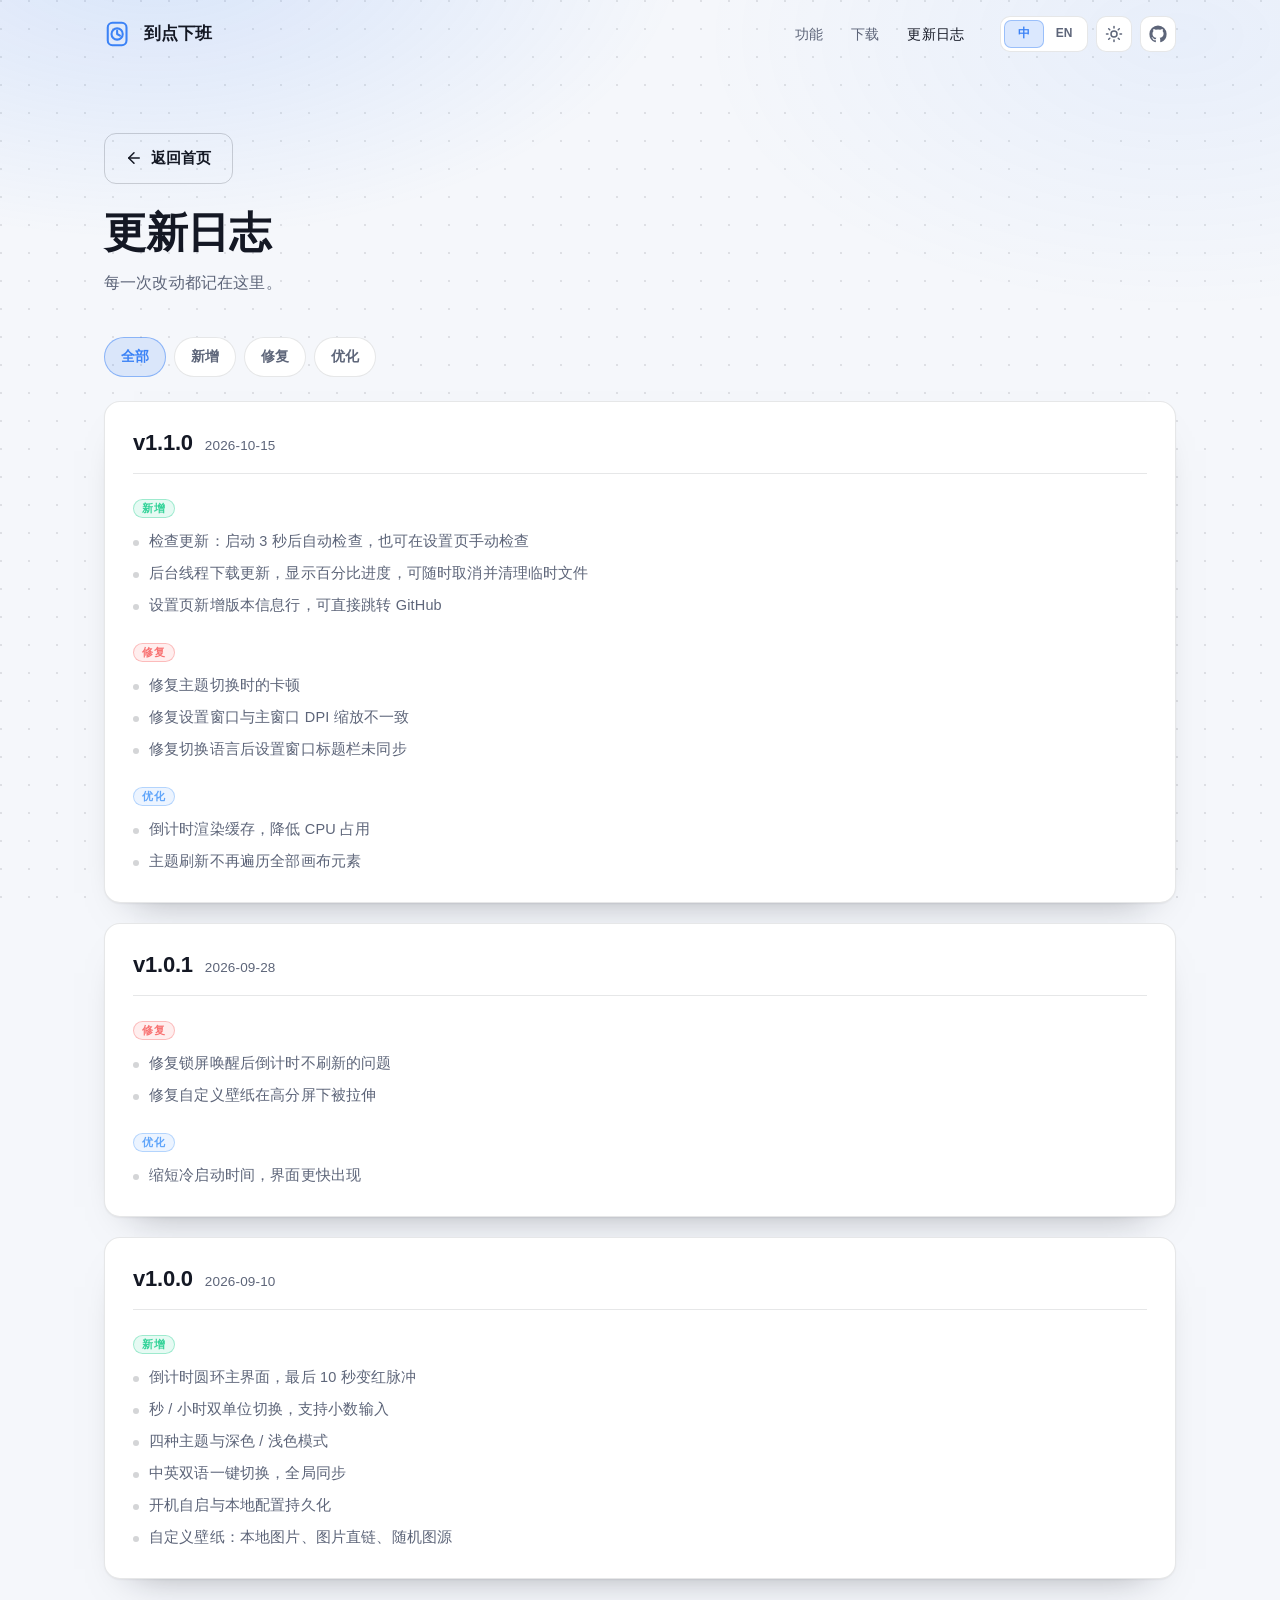
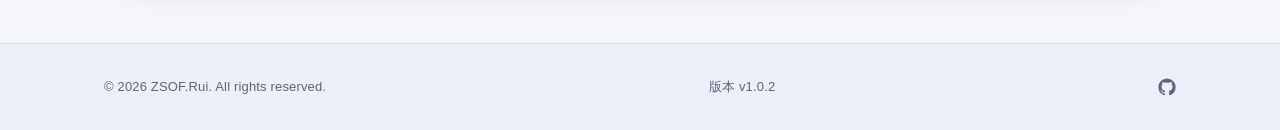
==== changelog/index.html @ 31ac54c9 "Update Website Set the website" ====
<!doctype html>
<html lang="zh-CN" data-theme="dark" data-accent="blue" data-root="..">
<head>
  <meta charset="utf-8">
  <meta name="viewport" content="width=device-width, initial-scale=1">

  <title data-i18n="cl.meta.title">更新日志 · 到点下班</title>
  <meta name="description" content="到点下班（ShutdownTimer）的完整更新日志：每个版本的新增、修复与优化。" data-i18n-content="cl.meta.description">
  <meta name="author" content="ZSOF.Rui">
  <link rel="canonical" href="https://YOUR_GITHUB_USERNAME.github.io/ShutdownTimer/changelog/">
  <meta name="theme-color" content="#0b0d12" media="(prefers-color-scheme: dark)">
  <meta name="theme-color" content="#f5f7fb" media="(prefers-color-scheme: light)">
  <link rel="icon" type="image/svg+xml" href="../assets/favicon.svg">
  <link rel="apple-touch-icon" href="../assets/favicon.svg">

  <meta property="og:type" content="website">
  <meta property="og:site_name" content="到点下班">
  <meta property="og:title" content="更新日志 · 到点下班">
  <meta property="og:description" content="每个版本的新增、修复与优化，一处看完。">
  <meta property="og:url" content="https://YOUR_GITHUB_USERNAME.github.io/ShutdownTimer/changelog/">

  <script>
  (function () {
    var el = document.documentElement;
    el.className += ' js';
    try {
      var accent = localStorage.getItem('st.accent');
      if (accent) el.setAttribute('data-accent', accent);
      var lang = localStorage.getItem('st.lang');
      if (lang) el.setAttribute('lang', lang === 'en' ? 'en' : 'zh-CN');
      var saved = localStorage.getItem('st.theme');
      var system = window.matchMedia && window.matchMedia('(prefers-color-scheme: light)').matches ? 'light' : 'dark';
      el.setAttribute('data-theme', saved === 'light' || saved === 'dark' ? saved : system);
    } catch (e) { /* 隐私模式：保持默认配色 */ }
  })();
  </script>

  <link rel="stylesheet" href="../assets/css/style.css">
  <script src="../assets/js/i18n.js" defer></script>
  <script src="../assets/js/main.js" defer></script>
</head>

<body>
<a class="skip-link" href="#timeline" data-i18n="cl.skip">跳到更新日志</a>

<header class="site-header">
  <div class="container">
    <nav class="nav" aria-label="主导航" data-i18n-aria="nav.main">
      <a class="brand" href="../" aria-label="返回首页" data-i18n-aria="nav.home">
        <svg class="brand__mark" viewBox="0 0 32 32" fill="none" stroke="currentColor" stroke-width="2.2" stroke-linecap="round" stroke-linejoin="round" aria-hidden="true">
          <rect x="4" y="4" width="20" height="24" rx="5"/>
          <circle cx="14" cy="16" r="6"/>
          <path d="M14 12.5V16l3 1.8"/>
        </svg>
        <span data-i18n="brand.name">到点下班</span>
      </a>

      <ul class="nav__links">
        <li><a class="nav__link" href="../#features" data-i18n="nav.features">功能</a></li>
        <li><a class="nav__link" href="../#download" data-i18n="nav.download">下载</a></li>
        <li><a class="nav__link is-active" href="./" aria-current="page" data-i18n="nav.changelog">更新日志</a></li>
      </ul>

      <div class="nav__actions">
        <div class="seg" role="group" aria-label="切换语言" data-i18n-aria="nav.lang">
          <span class="seg__thumb" aria-hidden="true"></span>
          <button class="seg__btn" type="button" data-lang-btn="zh-CN" aria-pressed="true">中</button>
          <button class="seg__btn" type="button" data-lang-btn="en" aria-pressed="false">EN</button>
        </div>

        <button class="icon-btn" type="button" data-theme-toggle aria-label="切换到浅色模式">
          <svg class="icon-btn__moon" viewBox="0 0 24 24" fill="none" stroke="currentColor" stroke-width="2" stroke-linecap="round" stroke-linejoin="round" aria-hidden="true">
            <path d="M12 3a6 6 0 0 0 9 9 9 9 0 1 1-9-9Z"/>
          </svg>
          <svg class="icon-btn__sun" viewBox="0 0 24 24" fill="none" stroke="currentColor" stroke-width="2" stroke-linecap="round" stroke-linejoin="round" aria-hidden="true">
            <circle cx="12" cy="12" r="4"/>
            <path d="M12 2v2M12 20v2M4.93 4.93l1.41 1.41M17.66 17.66l1.41 1.41M2 12h2M20 12h2M6.34 17.66l-1.41 1.41M19.07 4.93l-1.41 1.41"/>
          </svg>
        </button>

        <a class="icon-btn" href="https://github.com/YOUR_GITHUB_USERNAME/ShutdownTimer" target="_blank" rel="noopener" aria-label="在 GitHub 上查看源码" data-i18n-aria="nav.github">
          <svg viewBox="0 0 24 24" fill="currentColor" aria-hidden="true">
            <path d="M12 .5A11.5 11.5 0 0 0 .5 12a11.5 11.5 0 0 0 7.86 10.92c.58.1.79-.25.79-.55v-2.1c-3.2.7-3.88-1.4-3.88-1.4-.53-1.34-1.29-1.7-1.29-1.7-1.05-.72.08-.7.08-.7 1.16.08 1.77 1.2 1.77 1.2 1.03 1.77 2.7 1.26 3.36.96.1-.75.4-1.26.73-1.55-2.55-.29-5.24-1.28-5.24-5.7 0-1.26.45-2.29 1.19-3.1-.12-.29-.52-1.46.11-3.05 0 0 .97-.31 3.18 1.18a11 11 0 0 1 5.8 0c2.2-1.5 3.17-1.18 3.17-1.18.63 1.59.23 2.76.12 3.05.74.81 1.18 1.84 1.18 3.1 0 4.43-2.69 5.4-5.25 5.69.41.36.78 1.06.78 2.14v3.17c0 .3.2.66.8.55A11.5 11.5 0 0 0 23.5 12 11.5 11.5 0 0 0 12 .5Z"/>
          </svg>
        </a>
      </div>
    </nav>
  </div>
</header>

<main>
  <div class="container">
    <div class="page-head">
      <a class="btn btn--ghost" href="../" style="margin-bottom:24px">
        <svg class="btn__icon" viewBox="0 0 24 24" fill="none" stroke="currentColor" stroke-width="2" stroke-linecap="round" stroke-linejoin="round" aria-hidden="true">
          <path d="M19 12H5"/><path d="m12 19-7-7 7-7"/>
        </svg>
        <span data-i18n="cl.back">返回首页</span>
      </a>
      <h1 class="page-head__title" data-i18n="cl.title">更新日志</h1>
      <p class="page-head__lead" data-i18n="cl.lead">每一次改动都记在这里。</p>
    </div>

    <div class="filters" role="group" aria-label="按类型筛选" data-i18n-aria="cl.filter.group">
      <button class="chip" type="button" data-filter="all" aria-pressed="true" data-i18n="cl.filter.all">全部</button>
      <button class="chip" type="button" data-filter="new" aria-pressed="false" data-i18n="cl.filter.new">新增</button>
      <button class="chip" type="button" data-filter="fix" aria-pressed="false" data-i18n="cl.filter.fix">修复</button>
      <button class="chip" type="button" data-filter="improve" aria-pressed="false" data-i18n="cl.filter.improve">优化</button>
    </div>

    <div class="timeline" id="timeline">
      <!-- v1.1.0 -->
      <article class="release-entry reveal" id="v1-1-0" data-entry>
        <div class="release-entry__head">
          <h2 class="release-entry__version">v1.1.0</h2>
          <span class="release-entry__date">2026-10-15</span>
        </div>

        <section class="release-group release-group--new" data-group="new">
          <h3 class="release-group__title"><span class="tag" data-i18n="cl.tag.new">新增</span></h3>
          <ul>
            <li data-i18n="cl.v110.new.0">检查更新：启动 3 秒后自动检查，也可在设置页手动检查</li>
            <li data-i18n="cl.v110.new.1">后台线程下载更新，显示百分比进度，可随时取消并清理临时文件</li>
            <li data-i18n="cl.v110.new.2">设置页新增版本信息行，可直接跳转 GitHub</li>
          </ul>
        </section>

        <section class="release-group release-group--fix" data-group="fix">
          <h3 class="release-group__title"><span class="tag" data-i18n="cl.tag.fix">修复</span></h3>
          <ul>
            <li data-i18n="cl.v110.fix.0">修复主题切换时的卡顿</li>
            <li data-i18n="cl.v110.fix.1">修复设置窗口与主窗口 DPI 缩放不一致</li>
            <li data-i18n="cl.v110.fix.2">修复切换语言后设置窗口标题栏未同步</li>
          </ul>
        </section>

        <section class="release-group release-group--improve" data-group="improve">
          <h3 class="release-group__title"><span class="tag" data-i18n="cl.tag.improve">优化</span></h3>
          <ul>
            <li data-i18n="cl.v110.improve.0">倒计时渲染缓存，降低 CPU 占用</li>
            <li data-i18n="cl.v110.improve.1">主题刷新不再遍历全部画布元素</li>
          </ul>
        </section>
      </article>

      <!-- v1.0.1 -->
      <article class="release-entry reveal" id="v1-0-1" data-entry>
        <div class="release-entry__head">
          <h2 class="release-entry__version">v1.0.1</h2>
          <span class="release-entry__date">2026-09-28</span>
        </div>

        <section class="release-group release-group--fix" data-group="fix">
          <h3 class="release-group__title"><span class="tag" data-i18n="cl.tag.fix">修复</span></h3>
          <ul>
            <li data-i18n="cl.v101.fix.0">修复锁屏唤醒后倒计时不刷新的问题</li>
            <li data-i18n="cl.v101.fix.1">修复自定义壁纸在高分屏下被拉伸</li>
          </ul>
        </section>

        <section class="release-group release-group--improve" data-group="improve">
          <h3 class="release-group__title"><span class="tag" data-i18n="cl.tag.improve">优化</span></h3>
          <ul>
            <li data-i18n="cl.v101.improve.0">缩短冷启动时间，界面更快出现</li>
          </ul>
        </section>
      </article>

      <!-- v1.0.0 -->
      <article class="release-entry reveal" id="v1-0-0" data-entry>
        <div class="release-entry__head">
          <h2 class="release-entry__version">v1.0.0</h2>
          <span class="release-entry__date">2026-09-10</span>
        </div>

        <section class="release-group release-group--new" data-group="new">
          <h3 class="release-group__title"><span class="tag" data-i18n="cl.tag.new">新增</span></h3>
          <ul>
            <li data-i18n="cl.v100.new.0">倒计时圆环主界面，最后 10 秒变红脉冲</li>
            <li data-i18n="cl.v100.new.1">秒 / 小时双单位切换，支持小数输入</li>
            <li data-i18n="cl.v100.new.2">四种主题与深色 / 浅色模式</li>
            <li data-i18n="cl.v100.new.3">中英双语一键切换，全局同步</li>
            <li data-i18n="cl.v100.new.4">开机自启与本地配置持久化</li>
            <li data-i18n="cl.v100.new.5">自定义壁纸：本地图片、图片直链、随机图源</li>
          </ul>
        </section>
      </article>
    </div>

    <div class="empty-state" data-empty data-i18n="cl.empty">该分类下暂无条目。</div>
  </div>
</main>

<footer class="site-footer">
  <div class="container">
    <div class="footer__bottom" style="border-top:0;padding-top:32px">
      <span>© 2026 ZSOF.Rui. All rights reserved.</span>
      <span><span data-i18n="footer.version">版本</span> <span data-version>v1.1.0</span></span>
      <a class="footer__social" href="https://github.com/YOUR_GITHUB_USERNAME/ShutdownTimer" target="_blank" rel="noopener" aria-label="GitHub" data-i18n-aria="nav.github">
        <svg viewBox="0 0 24 24" fill="currentColor" aria-hidden="true">
          <path d="M12 .5A11.5 11.5 0 0 0 .5 12a11.5 11.5 0 0 0 7.86 10.92c.58.1.79-.25.79-.55v-2.1c-3.2.7-3.88-1.4-3.88-1.4-.53-1.34-1.29-1.7-1.29-1.7-1.05-.72.08-.7.08-.7 1.16.08 1.77 1.2 1.77 1.2 1.03 1.77 2.7 1.26 3.36.96.1-.75.4-1.26.73-1.55-2.55-.29-5.24-1.28-5.24-5.7 0-1.26.45-2.29 1.19-3.1-.12-.29-.52-1.46.11-3.05 0 0 .97-.31 3.18 1.18a11 11 0 0 1 5.8 0c2.2-1.5 3.17-1.18 3.17-1.18.63 1.59.23 2.76.12 3.05.74.81 1.18 1.84 1.18 3.1 0 4.43-2.69 5.4-5.25 5.69.41.36.78 1.06.78 2.14v3.17c0 .3.2.66.8.55A11.5 11.5 0 0 0 23.5 12 11.5 11.5 0 0 0 12 .5Z"/>
        </svg>
      </a>
    </div>
  </div>
</footer>

</body>
</html>
---- assets/css/style.css ----
/* ==========================================================================
   到点下班 / ShutdownTimer — 官网样式
   零依赖、零外部请求。设计规范见 README「设计规范」一节。
   ========================================================================== */

/* --------------------------------------------------------------------------
   1. 设计令牌 (Design tokens)
   -------------------------------------------------------------------------- */
:root {
  /* 配色（深色为默认，设计规范来源：需求文档「设计规范」） */
  --bg: #0b0d12;
  --bg-rgb: 11, 13, 18;
  --bg-soft: #0f131a;
  --card: #151922;
  --card-hover: #1a1f2a;
  --border: rgba(255, 255, 255, 0.08);
  --border-strong: rgba(255, 255, 255, 0.16);
  --text: #e8ebf2;
  --muted: #7b8496;
  --danger: #ef4444;
  --shadow-card: 0 18px 44px -28px rgba(0, 0, 0, 0.95), 0 1px 0 rgba(255, 255, 255, 0.03) inset;
  --glow: 0.22;

  /* 主色（默认午夜蓝，与产品默认主题一致） */
  --accent: #3b82f6;
  --accent-rgb: 59, 130, 246;
  --accent-contrast: #ffffff;

  /* 主题色板：与产品内置四套主题一一对应 */
  --blue: #3b82f6;
  --violet: #8b5cf6;
  --green: #10b981;
  --amber: #f59e0b;

  /* 形状与节奏 */
  --radius-card: 16px;
  --radius-btn: 12px;
  --radius-pill: 999px;
  --maxw: 1120px;
  --dur: 0.15s;
  --ease: cubic-bezier(0.2, 0.7, 0.3, 1);

  color-scheme: dark;
}

html[data-theme='light'] {
  --bg: #f5f7fb;
  --bg-rgb: 245, 247, 251;
  --bg-soft: #eceff7;
  --card: #ffffff;
  --card-hover: #ffffff;
  --border: rgba(17, 22, 34, 0.1);
  --border-strong: rgba(17, 22, 34, 0.18);
  --text: #141824;
  --muted: #5d6579;
  --shadow-card: 0 1px 2px rgba(17, 22, 34, 0.06), 0 20px 40px -30px rgba(17, 22, 34, 0.5);
  --glow: 0.16;

  color-scheme: light;
}

/* 主题色变体 —— 只改三个变量，整站颜色平滑跟随 */
html[data-accent='blue'] { --accent: #3b82f6; --accent-rgb: 59, 130, 246; --accent-contrast: #ffffff; }
html[data-accent='violet'] { --accent: #8b5cf6; --accent-rgb: 139, 92, 246; --accent-contrast: #ffffff; }
html[data-accent='green'] { --accent: #10b981; --accent-rgb: 16, 185, 129; --accent-contrast: #ffffff; }
html[data-accent='amber'] { --accent: #f59e0b; --accent-rgb: 245, 158, 11; --accent-contrast: #1c1204; }

/* 切换主题/主色时临时开启全局过渡，实现「颜色渐变」而不拖慢日常悬停 */
html.is-theming,
html.is-theming *,
html.is-theming *::before,
html.is-theming *::after {
  transition: background-color 0.5s ease, color 0.5s ease, border-color 0.5s ease,
    box-shadow 0.5s ease, stroke 0.5s ease, fill 0.5s ease !important;
}

/* --------------------------------------------------------------------------
   2. 基础重置
   -------------------------------------------------------------------------- */
*,
*::before,
*::after { box-sizing: border-box; }

html {
  scroll-behavior: smooth;
  scroll-padding-top: 88px; /* 锚点定位避开吸顶导航 */
  -webkit-text-size-adjust: 100%;
}

body {
  margin: 0;
  background: var(--bg);
  color: var(--text);
  font-family: Inter, 'Inter var', -apple-system, BlinkMacSystemFont, 'Segoe UI', 'PingFang SC',
    'Hiragino Sans GB', 'Microsoft YaHei', 'Helvetica Neue', Arial, sans-serif;
  font-size: 16px;
  line-height: 1.65;
  letter-spacing: 0.01em;
  -webkit-font-smoothing: antialiased;
  overflow-x: hidden;
}

/* 顶部主色光晕 + 细点阵背景（纯 CSS，不请求任何图片） */
body::before {
  content: '';
  position: fixed;
  inset: 0;
  z-index: -1;
  pointer-events: none;
  background:
    radial-gradient(760px 420px at 12% -6%, rgba(var(--accent-rgb), var(--glow)), transparent 70%),
    radial-gradient(660px 380px at 92% 4%, rgba(var(--accent-rgb), calc(var(--glow) * 0.45)), transparent 72%),
    radial-gradient(circle at 1px 1px, var(--border) 1px, transparent 0) 0 0 / 28px 28px;
}

img,
svg { display: block; max-width: 100%; }

[hidden] { display: none !important; }

a { color: inherit; text-decoration: none; }

/* 键盘用户跳转到主内容 */
.skip-link {
  position: absolute;
  left: -9999px;
  top: 8px;
  z-index: 100;
  padding: 10px 16px;
  border: 1px solid var(--border-strong);
  border-radius: 10px;
  background: var(--card);
  color: var(--text);
  font-size: 14px;
}

.skip-link:focus { left: 16px; }

h1, h2, h3, h4 {
  margin: 0;
  line-height: 1.2;
  letter-spacing: -0.01em;
  font-weight: 700;
}

p { margin: 0; }

ul { margin: 0; padding: 0; list-style: none; }

button { font: inherit; color: inherit; }

:focus-visible {
  outline: 2px solid var(--accent);
  outline-offset: 3px;
  border-radius: 6px;
}

::selection {
  background: rgba(var(--accent-rgb), 0.35);
}

/* --------------------------------------------------------------------------
   3. 布局工具
   -------------------------------------------------------------------------- */
.container {
  width: 100%;
  max-width: var(--maxw);
  margin: 0 auto;
  padding: 0 24px;
}

.section { padding: 88px 0; }
.section--tight { padding: 56px 0; }

.section__head {
  max-width: 640px;
  margin-bottom: 40px;
}

.section__head--center {
  margin-left: auto;
  margin-right: auto;
  text-align: center;
}

.eyebrow {
  display: inline-flex;
  align-items: center;
  gap: 8px;
  margin-bottom: 16px;
  padding: 4px 12px;
  border: 1px solid rgba(var(--accent-rgb), 0.35);
  border-radius: var(--radius-pill);
  background: rgba(var(--accent-rgb), 0.12);
  color: var(--accent);
  font-size: 12px;
  font-weight: 600;
  letter-spacing: 0.08em;
  text-transform: uppercase;
}

.section__title {
  font-size: clamp(26px, 3.2vw, 36px);
  margin-bottom: 12px;
}

.section__lead {
  color: var(--muted);
  font-size: 16px;
}

.muted { color: var(--muted); }
.nowrap { white-space: nowrap; }

/* --------------------------------------------------------------------------
   4. 按钮 / 徽标
   -------------------------------------------------------------------------- */
.btn {
  display: inline-flex;
  align-items: center;
  justify-content: center;
  gap: 8px;
  padding: 12px 20px;
  border: 1px solid var(--border-strong);
  border-radius: var(--radius-btn);
  background: var(--card);
  color: var(--text);
  font-size: 15px;
  font-weight: 600;
  cursor: pointer;
  transition: transform var(--dur), background-color var(--dur), border-color var(--dur),
    box-shadow var(--dur), color var(--dur);
}

.btn:hover { transform: translateY(-2px); border-color: rgba(var(--accent-rgb), 0.55); }

.btn:active { transform: translateY(0); }

.btn--primary {
  background: var(--accent);
  border-color: transparent;
  color: var(--accent-contrast);
  box-shadow: 0 12px 28px -14px rgba(var(--accent-rgb), 0.85);
}

.btn--primary:hover {
  background: var(--accent);
  border-color: transparent;
  filter: brightness(1.08);
  box-shadow: 0 18px 34px -14px rgba(var(--accent-rgb), 0.95);
}

.btn--ghost { background: transparent; }

.btn--lg { padding: 14px 24px; font-size: 16px; }

.btn--block { width: 100%; }

.btn--disabled,
.btn[aria-disabled='true'] {
  background: var(--bg-soft);
  border-color: var(--border);
  color: var(--muted);
  cursor: not-allowed;
  box-shadow: none;
}

.btn--disabled:hover,
.btn[aria-disabled='true']:hover {
  transform: none;
  border-color: var(--border);
  filter: none;
}

.btn__icon { width: 18px; height: 18px; flex: none; }

.pill {
  display: inline-flex;
  align-items: center;
  gap: 6px;
  padding: 3px 10px;
  border: 1px solid rgba(var(--accent-rgb), 0.4);
  border-radius: var(--radius-pill);
  background: rgba(var(--accent-rgb), 0.14);
  color: var(--accent);
  font-size: 12px;
  font-weight: 600;
  letter-spacing: 0.02em;
  white-space: nowrap;
}

.pill--muted {
  border-color: var(--border);
  background: var(--bg-soft);
  color: var(--muted);
}

.dot {
  width: 6px;
  height: 6px;
  border-radius: 50%;
  background: currentColor;
}

/* --------------------------------------------------------------------------
   5. 顶部导航
   -------------------------------------------------------------------------- */
.site-header {
  position: sticky;
  top: 0;
  z-index: 50;
  border-bottom: 1px solid transparent;
  transition: background-color var(--dur), border-color var(--dur), backdrop-filter var(--dur);
}

.site-header.is-stuck {
  background: rgba(var(--bg-rgb), 0.82);
  border-bottom-color: var(--border);
  backdrop-filter: saturate(140%) blur(12px);
}

@supports not (backdrop-filter: blur(4px)) {
  .site-header.is-stuck { background: var(--bg); }
}

.nav {
  display: flex;
  align-items: center;
  gap: 24px;
  height: 68px;
}

.brand {
  display: inline-flex;
  align-items: center;
  gap: 10px;
  font-weight: 700;
  font-size: 17px;
  letter-spacing: 0;
}

.brand__mark {
  width: 30px;
  height: 30px;
  color: var(--accent);
  flex: none;
}

.nav__links {
  display: flex;
  align-items: center;
  gap: 4px;
  margin-left: auto;
}

.nav__link {
  padding: 8px 12px;
  border-radius: 10px;
  color: var(--muted);
  font-size: 14px;
  font-weight: 500;
  transition: color var(--dur), background-color var(--dur);
}

.nav__link:hover {
  color: var(--text);
  background: var(--card);
}

.nav__link.is-active { color: var(--text); }

.nav__actions {
  display: flex;
  align-items: center;
  gap: 8px;
}

.icon-btn {
  display: inline-flex;
  align-items: center;
  justify-content: center;
  width: 36px;
  height: 36px;
  border: 1px solid var(--border);
  border-radius: 10px;
  background: var(--card);
  color: var(--muted);
  cursor: pointer;
  transition: color var(--dur), border-color var(--dur), transform var(--dur), background-color var(--dur);
}

.icon-btn:hover {
  color: var(--text);
  border-color: var(--border-strong);
  transform: translateY(-2px);
}

.icon-btn svg { width: 18px; height: 18px; }

/* 主题按钮里的太阳/月亮按当前主题切换 */
.icon-btn__sun { display: none; }
html[data-theme='light'] .icon-btn__sun { display: block; }
html[data-theme='light'] .icon-btn__moon { display: none; }

/* 语言切换：滑块 + 文字渐变 */
.seg {
  position: relative;
  display: inline-flex;
  align-items: center;
  padding: 3px;
  border: 1px solid var(--border);
  border-radius: 10px;
  background: var(--card);
}

.seg__thumb {
  position: absolute;
  top: 3px;
  left: 3px;
  width: 40px;
  height: calc(100% - 6px);
  border-radius: 7px;
  background: rgba(var(--accent-rgb), 0.18);
  border: 1px solid rgba(var(--accent-rgb), 0.4);
  transform: translateX(0);
  transition: transform 0.28s var(--ease);
}

html[lang='en'] .seg__thumb { transform: translateX(40px); }

.seg__btn {
  position: relative;
  z-index: 1;
  width: 40px;
  padding: 4px 0;
  border: 0;
  background: transparent;
  color: var(--muted);
  font-size: 12px;
  font-weight: 600;
  cursor: pointer;
  transition: color var(--dur);
}

.seg__btn[aria-pressed='true'] { color: var(--accent); }

/* --------------------------------------------------------------------------
   6. Hero
   -------------------------------------------------------------------------- */
.hero { padding: 72px 0 88px; }

.hero__inner {
  display: grid;
  grid-template-columns: minmax(0, 1.05fr) minmax(0, 0.95fr);
  gap: 56px;
  align-items: center;
}

.hero__title {
  font-size: clamp(34px, 5.4vw, 56px);
  letter-spacing: -0.03em;
  margin-bottom: 20px;
}

.hero__title .accent { color: var(--accent); }

.hero__sub {
  max-width: 46ch;
  color: var(--muted);
  font-size: 17px;
  margin-bottom: 32px;
}

.hero__cta {
  display: flex;
  flex-wrap: wrap;
  align-items: center;
  gap: 12px;
  margin-bottom: 20px;
}

.hero__meta {
  display: flex;
  flex-wrap: wrap;
  align-items: center;
  gap: 8px;
  color: var(--muted);
  font-size: 13.5px;
}

.hero__meta span { white-space: nowrap; }

.hero__note {
  display: none;
  align-items: center;
  gap: 8px;
  margin-bottom: 20px;
  padding: 10px 14px;
  border: 1px solid var(--border);
  border-radius: var(--radius-btn);
  background: var(--bg-soft);
  color: var(--muted);
  font-size: 13.5px;
}

.hero__note.is-visible { display: inline-flex; }

.hero__note svg { width: 16px; height: 16px; flex: none; color: var(--accent); }

/* 产品界面模拟：圆角无边框窗口 + 倒计时圆环 */
.hero__visual { position: relative; }

.hero__visual::before {
  content: '';
  position: absolute;
  inset: -12% -8% -6%;
  border-radius: 50%;
  background: radial-gradient(circle, rgba(var(--accent-rgb), 0.28), transparent 62%);
  filter: blur(12px);
  z-index: 0;
}

.mock {
  position: relative;
  z-index: 1;
  border: 1px solid var(--border-strong);
  border-radius: 22px;
  background: linear-gradient(180deg, var(--card-hover), var(--card));
  box-shadow: var(--shadow-card);
  overflow: hidden;
}

.mock__bar {
  display: flex;
  align-items: center;
  gap: 8px;
  padding: 12px 16px;
  border-bottom: 1px solid var(--border);
  background: var(--bg-soft);
}

.mock__dot {
  width: 10px;
  height: 10px;
  border-radius: 50%;
  background: var(--border-strong);
}

.mock__title {
  margin-left: 6px;
  color: var(--muted);
  font-size: 12.5px;
  font-weight: 600;
}

.mock__badge {
  margin-left: auto;
  padding: 2px 8px;
  border: 1px solid var(--border);
  border-radius: var(--radius-pill);
  color: var(--muted);
  font-size: 10.5px;
  letter-spacing: 0.1em;
}

.mock__body {
  position: relative;
  display: grid;
  place-items: center;
  padding: 32px 24px 8px;
}

/* 圆环与中央文字叠在同一格并居中，避免绝对定位在不同浏览器上的差异 */
.mock__body > * { grid-area: 1 / 1; }

.ring { width: min(232px, 68%); height: auto; }

.ring__track {
  fill: none;
  stroke: var(--border-strong);
  stroke-width: 12;
}

.ring__bar {
  fill: none;
  stroke: var(--accent);
  stroke-width: 12;
  stroke-linecap: round;
  transform: rotate(-90deg);
  transform-origin: 50% 50%;
  transition: stroke-dashoffset 0.25s linear, stroke var(--dur);
}

.ring__center {
  display: flex;
  flex-direction: column;
  align-items: center;
  gap: 4px;
}

.ring__time {
  font-size: 34px;
  font-weight: 700;
  letter-spacing: 0.04em;
  font-variant-numeric: tabular-nums;
  transition: color var(--dur);
}

.ring__hint {
  color: var(--muted);
  font-size: 12.5px;
}

.mock__foot {
  display: flex;
  align-items: center;
  justify-content: space-between;
  gap: 12px;
  padding: 16px 20px 20px;
  border-top: 1px solid var(--border);
  margin-top: 16px;
}

.mock__preview { font-size: 13.5px; color: var(--muted); }
.mock__preview b { color: var(--text); font-weight: 600; }

/* 最后 10 秒：变红 + 脉冲（与产品行为一致） */
.mock.is-danger .ring__bar { stroke: var(--danger); }
.mock.is-danger .ring__time { color: var(--danger); animation: pulse 1s ease-in-out infinite; }

.mock.is-done .ring__bar { stroke: var(--muted); opacity: 0.5; }
.mock.is-done .ring__time { color: var(--muted); }

.mock.is-danger .mock__state {
  border-color: rgba(239, 68, 68, 0.5);
  background: rgba(239, 68, 68, 0.14);
  color: var(--danger);
}

.mock__state {
  padding: 4px 12px;
  border: 1px solid rgba(var(--accent-rgb), 0.4);
  border-radius: var(--radius-pill);
  background: rgba(var(--accent-rgb), 0.14);
  color: var(--accent);
  font-size: 12px;
  font-weight: 600;
  white-space: nowrap;
}

@keyframes pulse {
  0%, 100% { opacity: 1; transform: scale(1); }
  50% { opacity: 0.55; transform: scale(0.97); }
}

/* --------------------------------------------------------------------------
   7. 卡片网格
   -------------------------------------------------------------------------- */
.grid {
  display: grid;
  gap: 24px;
}

.grid--2 { grid-template-columns: repeat(2, minmax(0, 1fr)); }
.grid--3 { grid-template-columns: repeat(3, minmax(0, 1fr)); }

.card {
  padding: 24px;
  border: 1px solid var(--border);
  border-radius: var(--radius-card);
  background: var(--card);
  box-shadow: var(--shadow-card);
  transition: transform 0.25s var(--ease), border-color 0.25s var(--ease), background-color 0.25s var(--ease);
}

.card:hover { transform: translateY(-4px); border-color: var(--border-strong); }

.card__icon {
  display: inline-flex;
  align-items: center;
  justify-content: center;
  width: 40px;
  height: 40px;
  margin-bottom: 16px;
  border: 1px solid rgba(var(--accent-rgb), 0.32);
  border-radius: 12px;
  background: rgba(var(--accent-rgb), 0.12);
  color: var(--accent);
}

.card__icon svg { width: 20px; height: 20px; }

.card__title { font-size: 17px; margin-bottom: 8px; }

.card__desc { color: var(--muted); font-size: 14.5px; }

/* --------------------------------------------------------------------------
   8. 下载卡片
   -------------------------------------------------------------------------- */
.dl-card {
  display: flex;
  flex-direction: column;
  gap: 16px;
  padding: 24px;
  border: 1px solid var(--border);
  border-radius: var(--radius-card);
  background: var(--card);
  box-shadow: var(--shadow-card);
  transition: transform 0.25s var(--ease), border-color 0.25s var(--ease);
}

.dl-card:hover { transform: translateY(-4px); }

.dl-card.is-current { border-color: rgba(var(--accent-rgb), 0.55); }

.dl-card.is-soon { opacity: 0.72; }

.dl-card__top {
  display: flex;
  align-items: center;
  gap: 12px;
}

.dl-card__top .pill { margin-left: auto; }

.dl-card__icon {
  display: inline-flex;
  align-items: center;
  justify-content: center;
  width: 40px;
  height: 40px;
  border: 1px solid var(--border);
  border-radius: 12px;
  background: var(--bg-soft);
  color: var(--text);
  flex: none;
}

.dl-card__icon svg { width: 20px; height: 20px; }

.dl-card__name { font-size: 16px; font-weight: 700; }

.dl-card__meta { color: var(--muted); font-size: 13px; }

.dl-card__file {
  padding: 10px 12px;
  border: 1px dashed var(--border-strong);
  border-radius: 10px;
  background: var(--bg-soft);
  color: var(--muted);
  font-family: ui-monospace, SFMono-Regular, Menlo, Consolas, monospace;
  font-size: 12.5px;
  overflow-wrap: anywhere;
}

.dl-card__actions { margin-top: auto; }

.dl-note {
  display: flex;
  flex-wrap: wrap;
  align-items: center;
  gap: 12px;
  margin-top: 24px;
  padding: 16px 20px;
  border: 1px solid var(--border);
  border-radius: var(--radius-card);
  background: var(--bg-soft);
  color: var(--muted);
  font-size: 13.5px;
}

.dl-note a { color: var(--accent); }
.dl-note a:hover { text-decoration: underline; }

/* --------------------------------------------------------------------------
   9. 主题色板
   -------------------------------------------------------------------------- */
.swatches {
  display: grid;
  grid-template-columns: repeat(4, minmax(0, 1fr));
  gap: 16px;
}

.swatch {
  display: flex;
  align-items: center;
  gap: 12px;
  padding: 14px 16px;
  border: 1px solid var(--border);
  border-radius: var(--radius-card);
  background: var(--card);
  color: var(--muted);
  font-size: 14px;
  font-weight: 600;
  cursor: pointer;
  text-align: left;
  transition: transform var(--dur), border-color var(--dur), color var(--dur), background-color var(--dur);
}

.swatch:hover { transform: translateY(-3px); color: var(--text); border-color: var(--border-strong); }

.swatch[aria-pressed='true'] {
  color: var(--text);
  border-color: rgba(var(--accent-rgb), 0.5);
  background: rgba(var(--accent-rgb), 0.1);
}

.swatch__dot {
  width: 22px;
  height: 22px;
  border-radius: 50%;
  flex: none;
  box-shadow: 0 0 0 4px rgba(255, 255, 255, 0.04);
}

.swatch[data-accent-value='blue'] .swatch__dot { background: var(--blue); }
.swatch[data-accent-value='violet'] .swatch__dot { background: var(--violet); }
.swatch[data-accent-value='green'] .swatch__dot { background: var(--green); }
.swatch[data-accent-value='amber'] .swatch__dot { background: var(--amber); }

/* --------------------------------------------------------------------------
   10. 更新公告
   -------------------------------------------------------------------------- */
.release {
  display: grid;
  grid-template-columns: minmax(0, 260px) minmax(0, 1fr);
  gap: 32px;
  padding: 32px;
  border: 1px solid var(--border);
  border-radius: var(--radius-card);
  background: linear-gradient(140deg, rgba(var(--accent-rgb), 0.1), transparent 55%), var(--card);
  box-shadow: var(--shadow-card);
}

.release__version {
  font-size: 34px;
  font-weight: 700;
  letter-spacing: -0.02em;
}

.release__label {
  display: block;
  margin-bottom: 4px;
  color: var(--muted);
  font-size: 12.5px;
  font-weight: 600;
  letter-spacing: 0.08em;
  text-transform: uppercase;
}

.release__date { color: var(--muted); font-size: 14px; margin-top: 4px; }

.release__aside > .btn { margin-top: 16px; }

.release__notes { min-width: 0; }

/* 小标题（更新说明、页脚栏目名） */
.h-label {
  margin: 0 0 12px;
  color: var(--muted);
  font-size: 12.5px;
  font-weight: 700;
  letter-spacing: 0.08em;
  text-transform: uppercase;
}

.release__notes ul { display: grid; gap: 8px; margin: 8px 0 20px; }

.release__notes li {
  display: flex;
  gap: 10px;
  color: var(--muted);
  font-size: 14.5px;
}

.release__notes li::before {
  content: '';
  flex: none;
  width: 6px;
  height: 6px;
  margin-top: 10px;
  border-radius: 50%;
  background: var(--accent);
}

.release__more {
  display: inline-flex;
  align-items: center;
  gap: 6px;
  color: var(--accent);
  font-size: 14.5px;
  font-weight: 600;
}

.release__more:hover { text-decoration: underline; }

/* --------------------------------------------------------------------------
   11. 常见问题
   -------------------------------------------------------------------------- */
.faq { display: grid; gap: 12px; }

.faq details {
  border: 1px solid var(--border);
  border-radius: var(--radius-card);
  background: var(--card);
  overflow: hidden;
  transition: border-color var(--dur);
}

.faq details[open] { border-color: rgba(var(--accent-rgb), 0.45); }

.faq summary {
  display: flex;
  align-items: center;
  gap: 12px;
  padding: 16px 20px;
  font-size: 15.5px;
  font-weight: 600;
  cursor: pointer;
  list-style: none;
}

.faq summary::-webkit-details-marker { display: none; }

.faq summary::after {
  content: '';
  margin-left: auto;
  width: 8px;
  height: 8px;
  border-right: 2px solid var(--muted);
  border-bottom: 2px solid var(--muted);
  transform: rotate(45deg) translateY(-2px);
  transition: transform 0.25s var(--ease), border-color var(--dur);
}

.faq details[open] summary::after {
  border-color: var(--accent);
  transform: rotate(-135deg) translateY(-2px);
}

.faq__answer { padding: 0 20px 20px; color: var(--muted); font-size: 14.5px; }

/* --------------------------------------------------------------------------
   12. 页脚
   -------------------------------------------------------------------------- */
.site-footer {
  margin-top: 40px;
  border-top: 1px solid var(--border);
  background: var(--bg-soft);
}

.footer__grid {
  display: grid;
  grid-template-columns: minmax(0, 1.4fr) repeat(2, minmax(0, 1fr));
  gap: 32px;
  padding: 56px 0 32px;
}

.footer__links { display: grid; gap: 10px; }

.footer__links a {
  color: var(--muted);
  font-size: 14px;
  transition: color var(--dur);
}

.footer__links a:hover { color: var(--accent); }

.footer__tagline { color: var(--muted); font-size: 14px; max-width: 34ch; margin-top: 12px; }

.footer__bottom {
  display: flex;
  flex-wrap: wrap;
  align-items: center;
  justify-content: space-between;
  gap: 12px;
  padding: 20px 0 32px;
  border-top: 1px solid var(--border);
  color: var(--muted);
  font-size: 13px;
}

.footer__bottom a { color: var(--muted); }
.footer__bottom a:hover { color: var(--accent); }

.footer__social { display: flex; align-items: center; gap: 12px; }

.footer__social svg { width: 18px; height: 18px; }

/* --------------------------------------------------------------------------
   13. 更新日志页
   -------------------------------------------------------------------------- */
.page-head { padding: 64px 0 8px; }

.page-head__title { font-size: clamp(30px, 4.4vw, 42px); margin-bottom: 12px; }

.page-head__lead { color: var(--muted); font-size: 16px; }

.filters {
  display: flex;
  flex-wrap: wrap;
  gap: 8px;
  margin: 32px 0 24px;
}

.chip {
  padding: 8px 16px;
  border: 1px solid var(--border);
  border-radius: var(--radius-pill);
  background: var(--card);
  color: var(--muted);
  font-size: 13.5px;
  font-weight: 600;
  cursor: pointer;
  transition: color var(--dur), border-color var(--dur), background-color var(--dur), transform var(--dur);
}

.chip:hover { color: var(--text); transform: translateY(-2px); }

.chip[aria-pressed='true'] {
  border-color: rgba(var(--accent-rgb), 0.5);
  background: rgba(var(--accent-rgb), 0.14);
  color: var(--accent);
}

.timeline { display: grid; gap: 20px; padding-bottom: 24px; }

.release-entry {
  scroll-margin-top: 96px;
  padding: 28px;
  border: 1px solid var(--border);
  border-radius: var(--radius-card);
  background: var(--card);
  box-shadow: var(--shadow-card);
}

.release-entry__head {
  display: flex;
  flex-wrap: wrap;
  align-items: baseline;
  gap: 12px;
  padding-bottom: 16px;
  margin-bottom: 8px;
  border-bottom: 1px solid var(--border);
}

.release-entry__version { font-size: 22px; font-weight: 700; }

.release-entry__date { color: var(--muted); font-size: 13.5px; }

.release-group { margin-top: 20px; }

.release-group__title {
  display: inline-flex;
  align-items: center;
  gap: 8px;
  margin-bottom: 12px;
  font-size: 13px;
  font-weight: 700;
  letter-spacing: 0.06em;
  text-transform: uppercase;
}

.release-group__title .tag {
  padding: 2px 8px;
  border-radius: var(--radius-pill);
  font-size: 11px;
  border: 1px solid var(--border);
}

.release-group--new .tag { color: #34d399; border-color: rgba(52, 211, 153, 0.4); background: rgba(52, 211, 153, 0.12); }
.release-group--fix .tag { color: #f87171; border-color: rgba(248, 113, 113, 0.4); background: rgba(248, 113, 113, 0.12); }
.release-group--improve .tag { color: #60a5fa; border-color: rgba(96, 165, 250, 0.4); background: rgba(96, 165, 250, 0.12); }

.release-group ul { display: grid; gap: 8px; }

.release-group li {
  display: flex;
  gap: 10px;
  color: var(--muted);
  font-size: 14.5px;
}

.release-group li::before {
  content: '';
  flex: none;
  width: 6px;
  height: 6px;
  margin-top: 10px;
  border-radius: 50%;
  background: var(--border-strong);
}

.release-entry.is-hidden { display: none; }

.empty-state {
  display: none;
  padding: 40px;
  border: 1px dashed var(--border-strong);
  border-radius: var(--radius-card);
  color: var(--muted);
  text-align: center;
}

.empty-state.is-visible { display: block; }

/* --------------------------------------------------------------------------
   14. 404
   -------------------------------------------------------------------------- */
.notfound {
  display: grid;
  place-items: center;
  min-height: 100vh;
  padding: 40px 24px;
  text-align: center;
}

.notfound__code {
  font-size: clamp(64px, 16vw, 128px);
  font-weight: 700;
  line-height: 1;
  letter-spacing: -0.04em;
  background: linear-gradient(120deg, var(--accent), var(--violet));
  -webkit-background-clip: text;
  background-clip: text;
  color: transparent;
}

.notfound__title { margin: 24px 0 12px; font-size: 24px; }

.notfound__lead { color: var(--muted); margin-bottom: 28px; }

/* --------------------------------------------------------------------------
   15. 入场动画
   -------------------------------------------------------------------------- */
@keyframes fadeUp {
  from { opacity: 0; transform: translateY(8px); }
  to { opacity: 1; transform: none; }
}

/* 首屏：标题 → 副标题 → 按钮 → 小字 依次错开（纯 CSS，无 JS 也照常播放） */
.hero .anim {
  animation: fadeUp 0.6s var(--ease) both;
  animation-delay: var(--delay, 0ms);
}

/* 滚动进入：只在 JS 可用时隐藏初始状态，避免禁用 JS 时整页空白 */
html.js .reveal {
  opacity: 0;
  transform: translateY(8px);
  transition: opacity 0.6s var(--ease), transform 0.6s var(--ease);
  transition-delay: var(--delay, 0ms);
  will-change: opacity, transform;
}

html.js .reveal.is-visible { opacity: 1; transform: none; }

/* 浏览器不支持 IntersectionObserver 时直接显示 */
html.no-io .reveal { opacity: 1 !important; transform: none !important; }

/* --------------------------------------------------------------------------
   16. 无障碍：尊重系统的「减少动态效果」
   -------------------------------------------------------------------------- */
@media (prefers-reduced-motion: reduce) {
  html { scroll-behavior: auto; }

  *,
  *::before,
  *::after {
    animation-duration: 0.001ms !important;
    animation-iteration-count: 1 !important;
    transition-duration: 0.001ms !important;
  }

  .hero .anim,
  .reveal { opacity: 1 !important; transform: none !important; }
}

/* --------------------------------------------------------------------------
   17. 响应式
   -------------------------------------------------------------------------- */
@media (max-width: 960px) {
  .hero__inner { grid-template-columns: minmax(0, 1fr); gap: 40px; }
  .hero__sub { max-width: none; }
  .grid--3 { grid-template-columns: repeat(2, minmax(0, 1fr)); }
  .swatches { grid-template-columns: repeat(2, minmax(0, 1fr)); }
  .release { grid-template-columns: minmax(0, 1fr); gap: 20px; }
  .footer__grid { grid-template-columns: minmax(0, 1fr) minmax(0, 1fr); }
}

@media (max-width: 720px) {
  .section { padding: 64px 0; }
  .nav { height: 60px; gap: 12px; }
  .nav__links { display: none; } /* 单页很短，移动端只留品牌与操作区 */
  .nav__actions { margin-left: auto; }
  .hero { padding: 48px 0 64px; }
  .grid--2,
  .grid--3 { grid-template-columns: minmax(0, 1fr); }
  .swatches { grid-template-columns: repeat(2, minmax(0, 1fr)); }
  .container { padding: 0 20px; }
  .footer__grid { grid-template-columns: minmax(0, 1fr); gap: 24px; padding: 40px 0 24px; }
  .release-entry { padding: 20px; }
}

@media (max-width: 420px) {
  .swatches { grid-template-columns: minmax(0, 1fr); }
  .hero__cta .btn { width: 100%; }
}
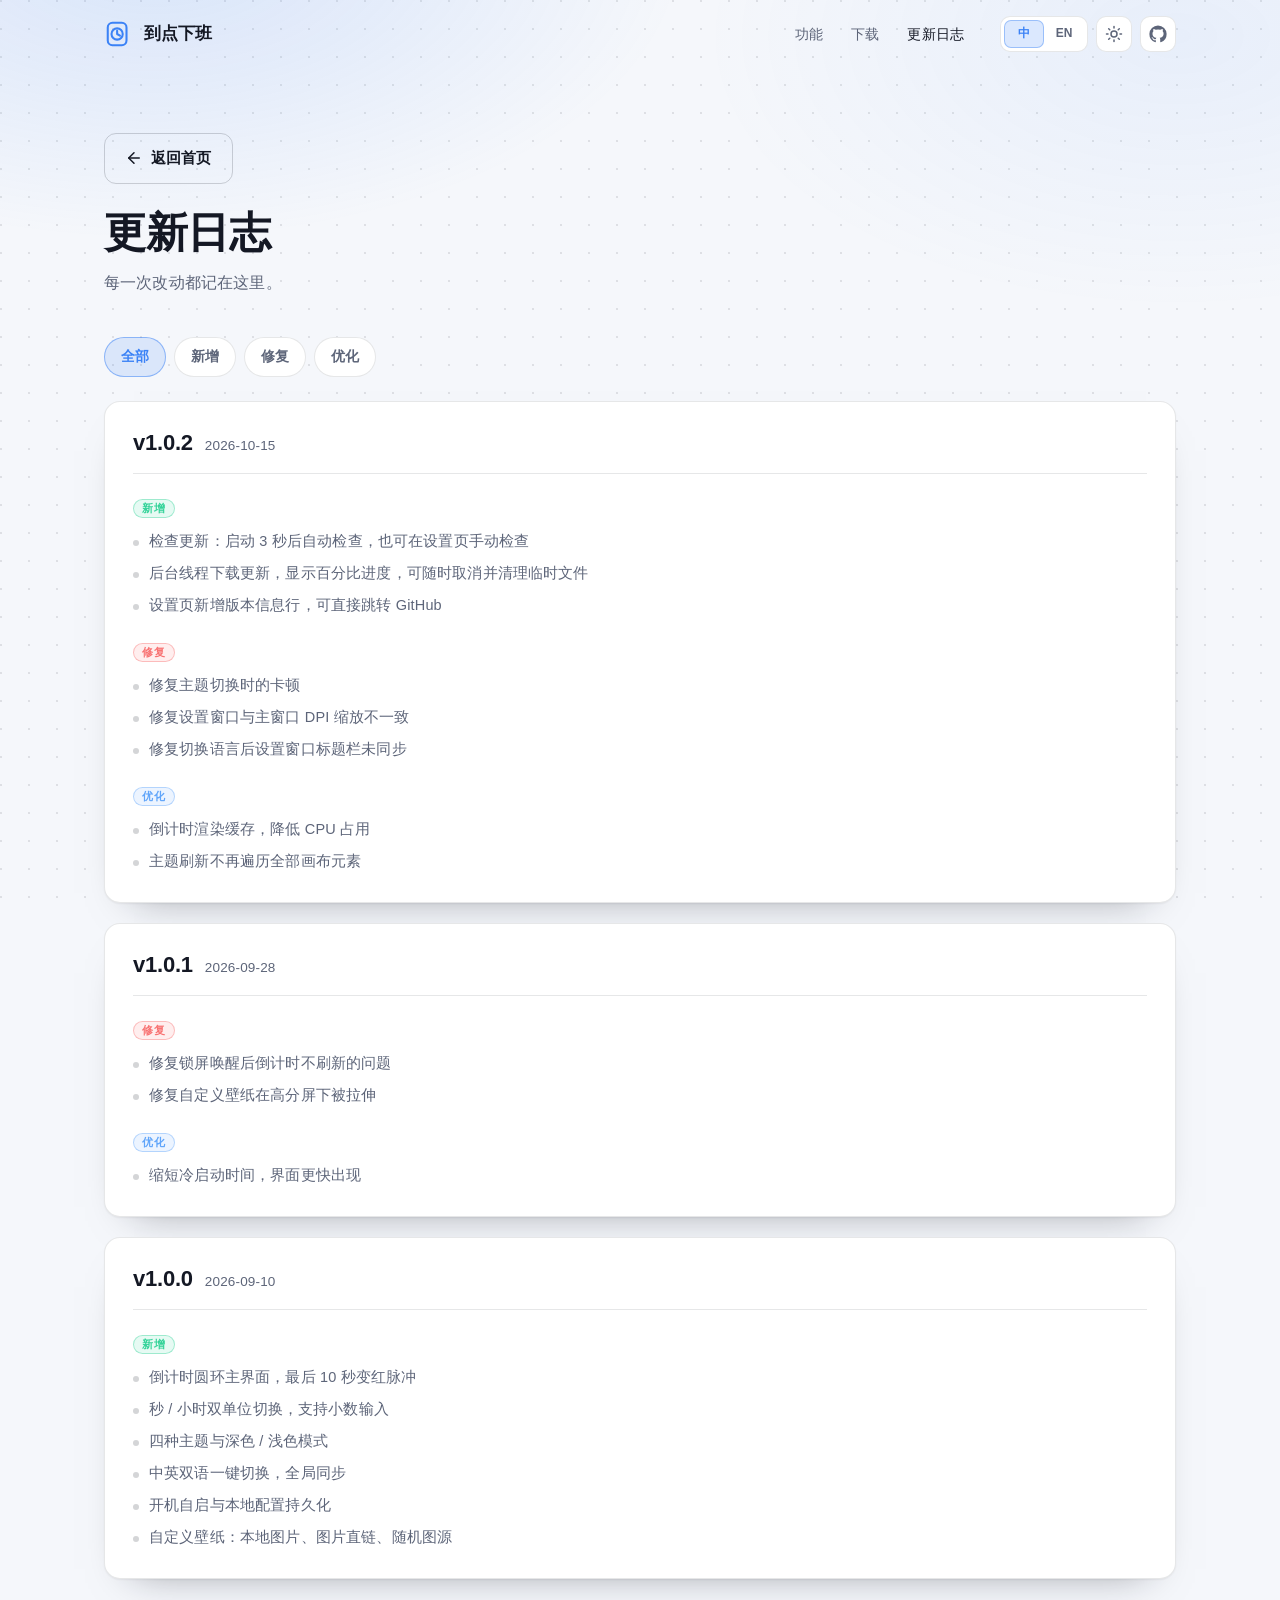
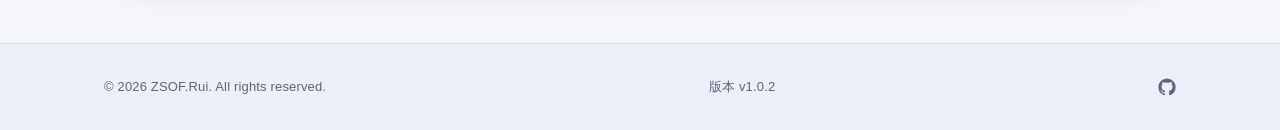
==== commit 5085baf9: "Fix some link Fix some URL link and version information" ====
--- a/changelog/index.html
+++ b/changelog/index.html
@@ -7,7 +7,7 @@
   <title data-i18n="cl.meta.title">更新日志 · 到点下班</title>
   <meta name="description" content="到点下班（ShutdownTimer）的完整更新日志：每个版本的新增、修复与优化。" data-i18n-content="cl.meta.description">
   <meta name="author" content="ZSOF.Rui">
-  <link rel="canonical" href="https://YOUR_GITHUB_USERNAME.github.io/ShutdownTimer/changelog/">
+  <link rel="canonical" href="https://zsof-rui.github.io/ShutdownTimer/changelog/">
   <meta name="theme-color" content="#0b0d12" media="(prefers-color-scheme: dark)">
   <meta name="theme-color" content="#f5f7fb" media="(prefers-color-scheme: light)">
   <link rel="icon" type="image/svg+xml" href="../assets/favicon.svg">
@@ -17,7 +17,7 @@
   <meta property="og:site_name" content="到点下班">
   <meta property="og:title" content="更新日志 · 到点下班">
   <meta property="og:description" content="每个版本的新增、修复与优化，一处看完。">
-  <meta property="og:url" content="https://YOUR_GITHUB_USERNAME.github.io/ShutdownTimer/changelog/">
+  <meta property="og:url" content="https://zsof-rui.github.io/ShutdownTimer/changelog/">
 
   <script>
   (function () {
@@ -78,7 +78,7 @@
           </svg>
         </button>
 
-        <a class="icon-btn" href="https://github.com/YOUR_GITHUB_USERNAME/ShutdownTimer" target="_blank" rel="noopener" aria-label="在 GitHub 上查看源码" data-i18n-aria="nav.github">
+        <a class="icon-btn" href="https://github.com/ZSOF-Rui/ShutdownTimer" target="_blank" rel="noopener" aria-label="在 GitHub 上查看源码" data-i18n-aria="nav.github">
           <svg viewBox="0 0 24 24" fill="currentColor" aria-hidden="true">
             <path d="M12 .5A11.5 11.5 0 0 0 .5 12a11.5 11.5 0 0 0 7.86 10.92c.58.1.79-.25.79-.55v-2.1c-3.2.7-3.88-1.4-3.88-1.4-.53-1.34-1.29-1.7-1.29-1.7-1.05-.72.08-.7.08-.7 1.16.08 1.77 1.2 1.77 1.2 1.03 1.77 2.7 1.26 3.36.96.1-.75.4-1.26.73-1.55-2.55-.29-5.24-1.28-5.24-5.7 0-1.26.45-2.29 1.19-3.1-.12-.29-.52-1.46.11-3.05 0 0 .97-.31 3.18 1.18a11 11 0 0 1 5.8 0c2.2-1.5 3.17-1.18 3.17-1.18.63 1.59.23 2.76.12 3.05.74.81 1.18 1.84 1.18 3.1 0 4.43-2.69 5.4-5.25 5.69.41.36.78 1.06.78 2.14v3.17c0 .3.2.66.8.55A11.5 11.5 0 0 0 23.5 12 11.5 11.5 0 0 0 12 .5Z"/>
           </svg>
@@ -109,10 +109,10 @@
     </div>
 
     <div class="timeline" id="timeline">
-      <!-- v1.1.0 -->
-      <article class="release-entry reveal" id="v1-1-0" data-entry>
+      <!-- v1.0.2 -->
+      <article class="release-entry reveal" id="v1-0-2" data-entry>
         <div class="release-entry__head">
-          <h2 class="release-entry__version">v1.1.0</h2>
+          <h2 class="release-entry__version">v1.0.2</h2>
           <span class="release-entry__date">2026-10-15</span>
         </div>
 
@@ -195,8 +195,8 @@
   <div class="container">
     <div class="footer__bottom" style="border-top:0;padding-top:32px">
       <span>© 2026 ZSOF.Rui. All rights reserved.</span>
-      <span><span data-i18n="footer.version">版本</span> <span data-version>v1.1.0</span></span>
-      <a class="footer__social" href="https://github.com/YOUR_GITHUB_USERNAME/ShutdownTimer" target="_blank" rel="noopener" aria-label="GitHub" data-i18n-aria="nav.github">
+      <span><span data-i18n="footer.version">版本</span> <span data-version>v1.0.2</span></span>
+      <a class="footer__social" href="https://github.com/ZSOF-Rui/ShutdownTimer" target="_blank" rel="noopener" aria-label="GitHub" data-i18n-aria="nav.github">
         <svg viewBox="0 0 24 24" fill="currentColor" aria-hidden="true">
           <path d="M12 .5A11.5 11.5 0 0 0 .5 12a11.5 11.5 0 0 0 7.86 10.92c.58.1.79-.25.79-.55v-2.1c-3.2.7-3.88-1.4-3.88-1.4-.53-1.34-1.29-1.7-1.29-1.7-1.05-.72.08-.7.08-.7 1.16.08 1.77 1.2 1.77 1.2 1.03 1.77 2.7 1.26 3.36.96.1-.75.4-1.26.73-1.55-2.55-.29-5.24-1.28-5.24-5.7 0-1.26.45-2.29 1.19-3.1-.12-.29-.52-1.46.11-3.05 0 0 .97-.31 3.18 1.18a11 11 0 0 1 5.8 0c2.2-1.5 3.17-1.18 3.17-1.18.63 1.59.23 2.76.12 3.05.74.81 1.18 1.84 1.18 3.1 0 4.43-2.69 5.4-5.25 5.69.41.36.78 1.06.78 2.14v3.17c0 .3.2.66.8.55A11.5 11.5 0 0 0 23.5 12 11.5 11.5 0 0 0 12 .5Z"/>
         </svg>
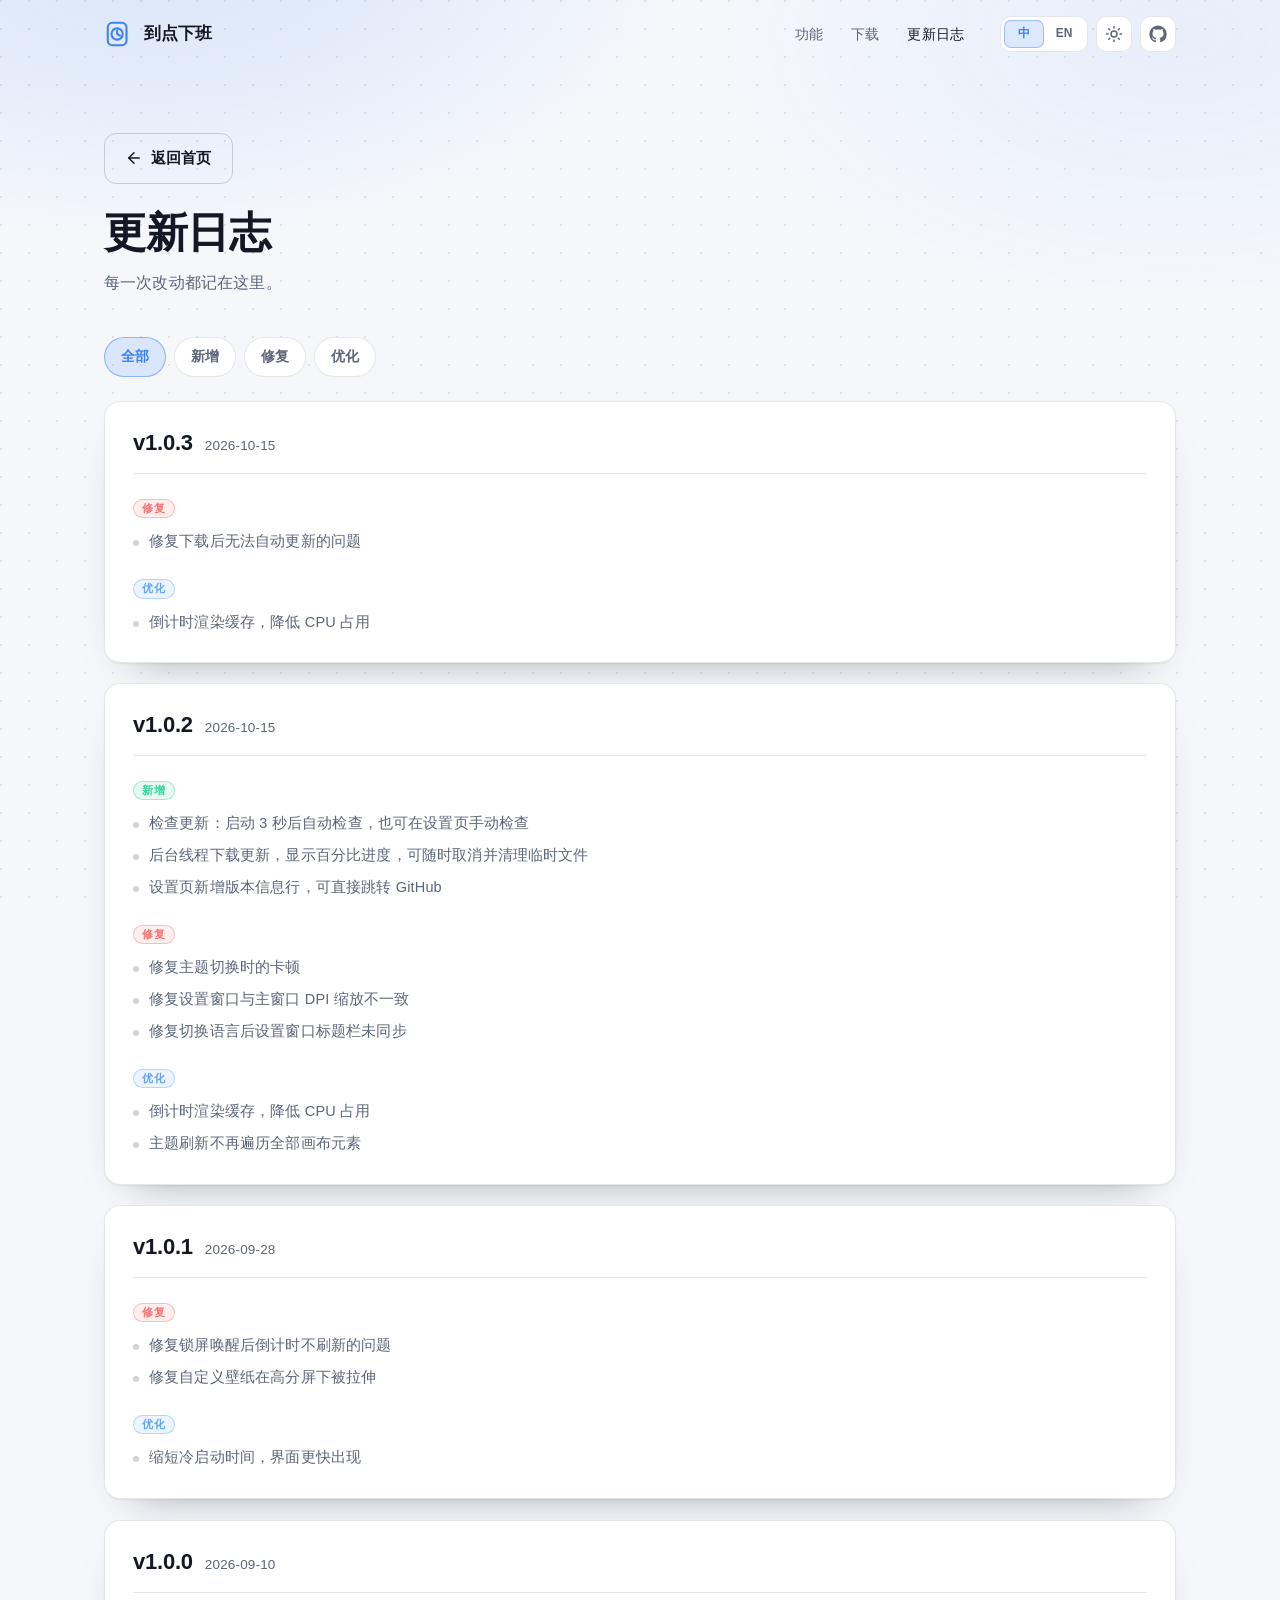
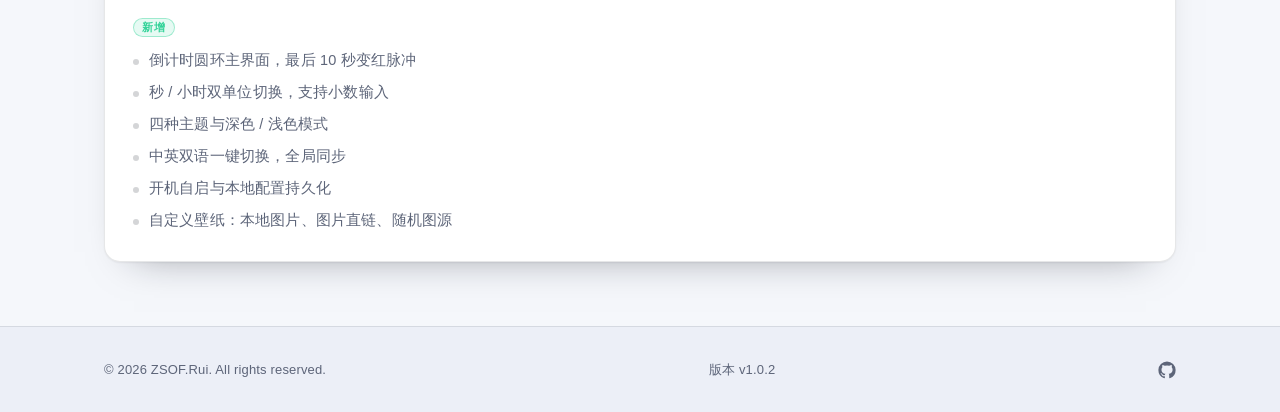
==== commit e25f1568: "Update v1.0.3 and website Update v1.0.3 and website" ====
--- a/changelog/index.html
+++ b/changelog/index.html
@@ -109,6 +109,27 @@
     </div>
 
     <div class="timeline" id="timeline">
+      <!-- v1.0.3 -->
+      <article class="release-entry reveal" id="v1-0-3" data-entry>
+        <div class="release-entry__head">
+          <h2 class="release-entry__version">v1.0.3</h2>
+          <span class="release-entry__date">2026-10-15</span>
+        </div>
+
+        <section class="release-group release-group--fix" data-group="fix">
+          <h3 class="release-group__title"><span class="tag" data-i18n="cl.tag.fix">修复</span></h3>
+          <ul>
+            <li data-i18n="cl.v103.fix.0">修复下载后无法自动更新的问题</li>
+          </ul>
+        </section>
+                <section class="release-group release-group--improve" data-group="improve">
+          <h3 class="release-group__title"><span class="tag" data-i18n="cl.tag.improve">优化</span></h3>
+          <ul>
+            <li data-i18n="cl.v110.improve.0">修复倒计时圆环每 100ms 才刷新一次、时长较短时进度与圆头一跳一跳的问题</li>
+          </ul>
+        </section>
+      </article>
+
       <!-- v1.0.2 -->
       <article class="release-entry reveal" id="v1-0-2" data-entry>
         <div class="release-entry__head">
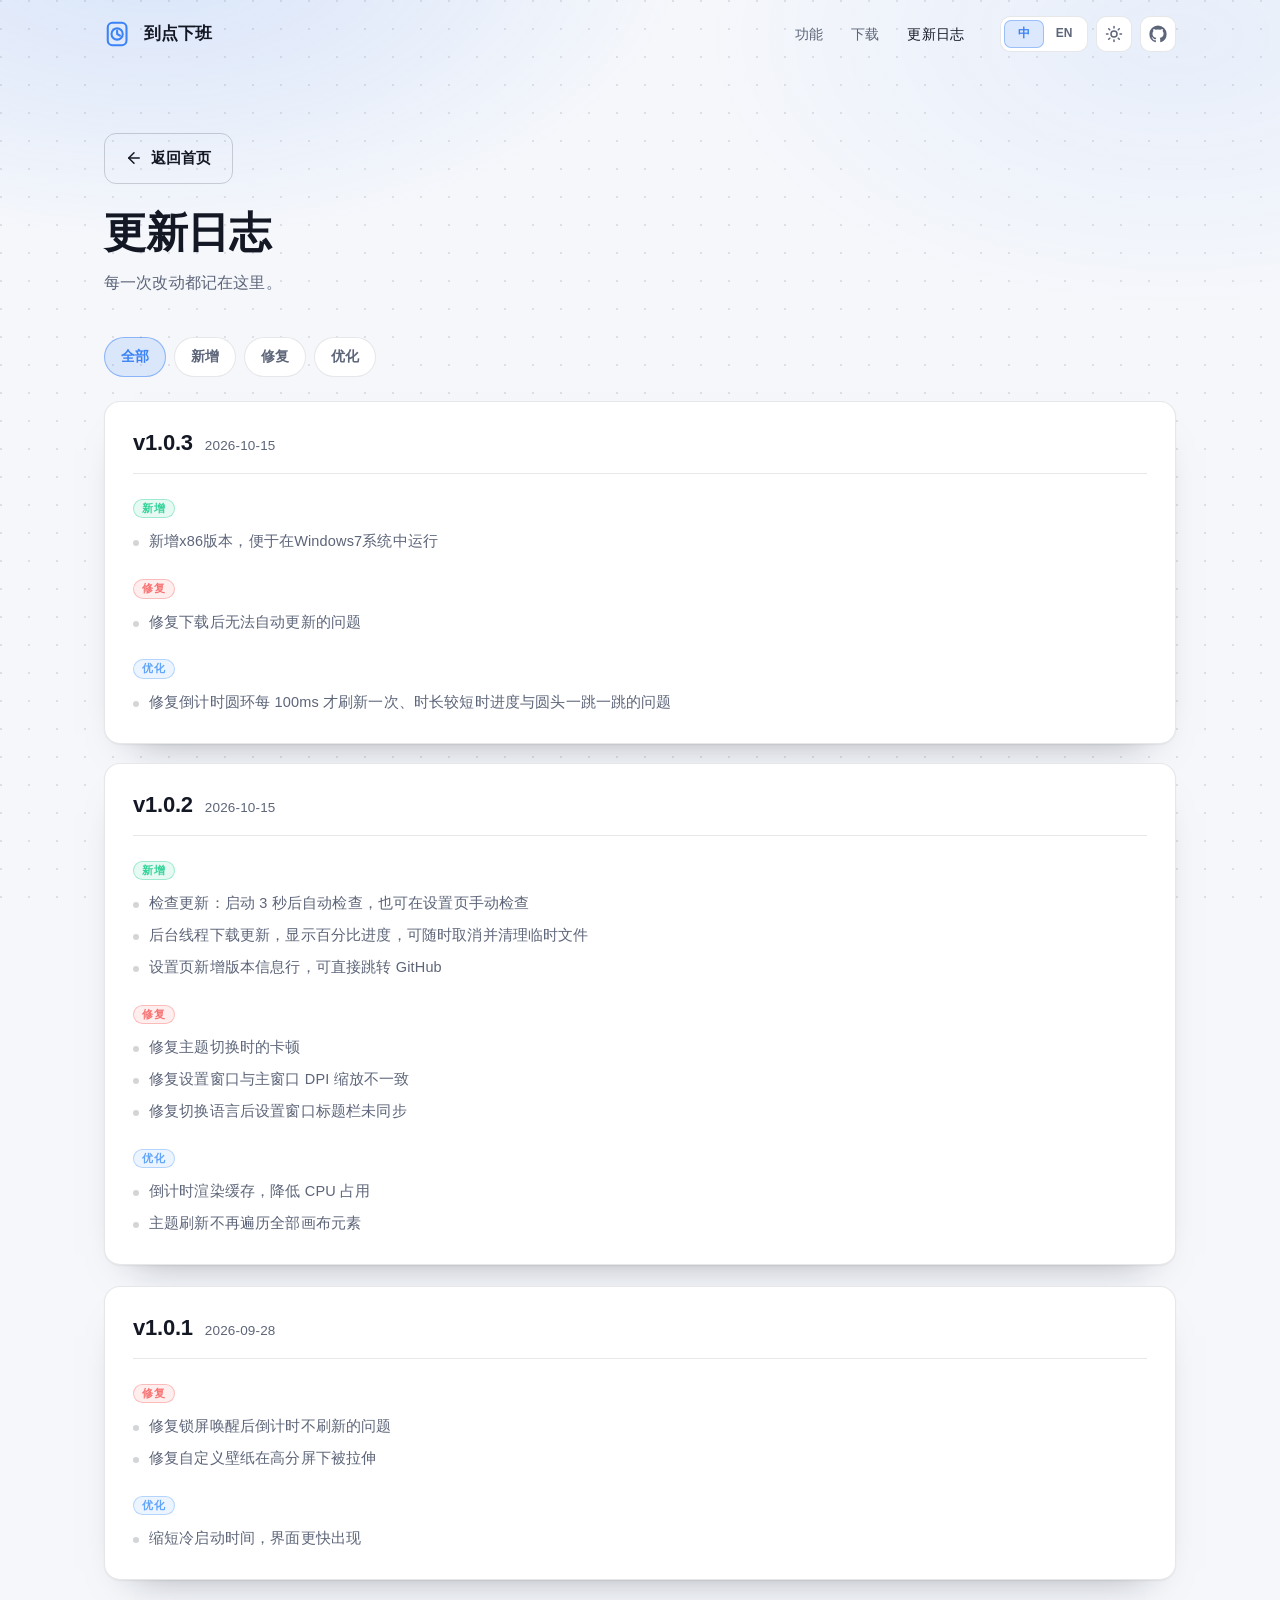
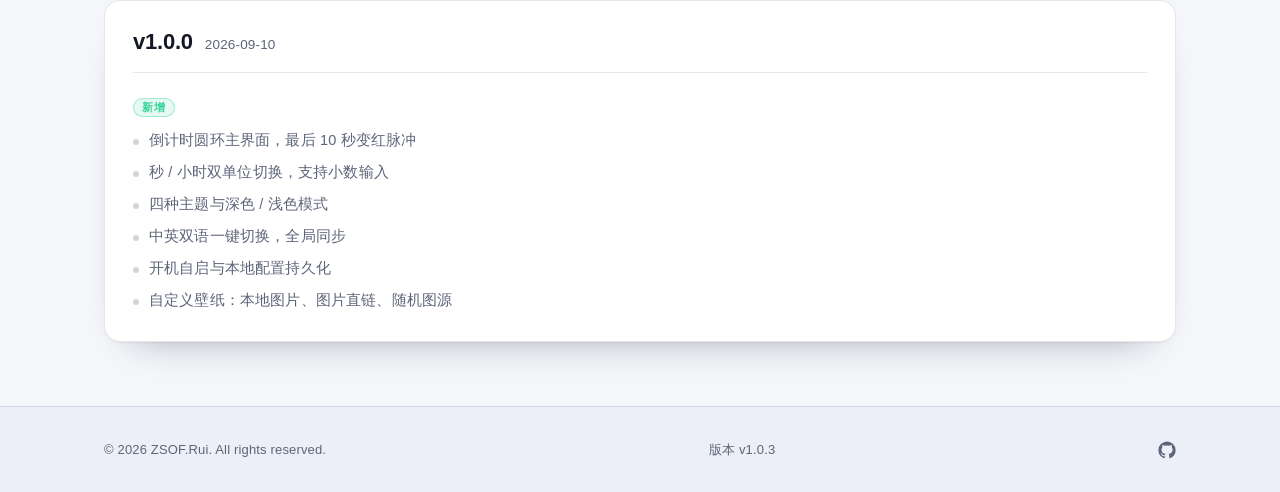
==== commit c353f721: "Update Website and APP Update Website and APP" ====
--- a/changelog/index.html
+++ b/changelog/index.html
@@ -7,7 +7,7 @@
   <title data-i18n="cl.meta.title">更新日志 · 到点下班</title>
   <meta name="description" content="到点下班（ShutdownTimer）的完整更新日志：每个版本的新增、修复与优化。" data-i18n-content="cl.meta.description">
   <meta name="author" content="ZSOF.Rui">
-  <link rel="canonical" href="https://zsof-rui.github.io/ShutdownTimer/changelog/">
+  <link rel="canonical" href="https://shutdown.828696.xyz/changelog/">
   <meta name="theme-color" content="#0b0d12" media="(prefers-color-scheme: dark)">
   <meta name="theme-color" content="#f5f7fb" media="(prefers-color-scheme: light)">
   <link rel="icon" type="image/svg+xml" href="../assets/favicon.svg">
@@ -17,7 +17,7 @@
   <meta property="og:site_name" content="到点下班">
   <meta property="og:title" content="更新日志 · 到点下班">
   <meta property="og:description" content="每个版本的新增、修复与优化，一处看完。">
-  <meta property="og:url" content="https://zsof-rui.github.io/ShutdownTimer/changelog/">
+  <meta property="og:url" content="https://shutdown.828696.xyz/changelog/">
 
   <script>
   (function () {
@@ -116,6 +116,13 @@
           <span class="release-entry__date">2026-10-15</span>
         </div>
 
+                <section class="release-group release-group--new" data-group="new">
+          <h3 class="release-group__title"><span class="tag" data-i18n="cl.tag.new">新增</span></h3>
+          <ul>
+            <li data-i18n="cl.v103.new.0">新增x86版本，便于在Windows7系统中运行</li>
+          </ul>
+        </section>
+
         <section class="release-group release-group--fix" data-group="fix">
           <h3 class="release-group__title"><span class="tag" data-i18n="cl.tag.fix">修复</span></h3>
           <ul>
@@ -125,7 +132,7 @@
                 <section class="release-group release-group--improve" data-group="improve">
           <h3 class="release-group__title"><span class="tag" data-i18n="cl.tag.improve">优化</span></h3>
           <ul>
-            <li data-i18n="cl.v110.improve.0">修复倒计时圆环每 100ms 才刷新一次、时长较短时进度与圆头一跳一跳的问题</li>
+            <li data-i18n="cl.v103.improve.0">修复倒计时圆环每 100ms 才刷新一次、时长较短时进度与圆头一跳一跳的问题</li>
           </ul>
         </section>
       </article>
@@ -140,26 +147,26 @@
         <section class="release-group release-group--new" data-group="new">
           <h3 class="release-group__title"><span class="tag" data-i18n="cl.tag.new">新增</span></h3>
           <ul>
-            <li data-i18n="cl.v110.new.0">检查更新：启动 3 秒后自动检查，也可在设置页手动检查</li>
-            <li data-i18n="cl.v110.new.1">后台线程下载更新，显示百分比进度，可随时取消并清理临时文件</li>
-            <li data-i18n="cl.v110.new.2">设置页新增版本信息行，可直接跳转 GitHub</li>
+            <li data-i18n="cl.v102.new.0">检查更新：启动 3 秒后自动检查，也可在设置页手动检查</li>
+            <li data-i18n="cl.v102.new.1">后台线程下载更新，显示百分比进度，可随时取消并清理临时文件</li>
+            <li data-i18n="cl.v102.new.2">设置页新增版本信息行，可直接跳转 GitHub</li>
           </ul>
         </section>
 
         <section class="release-group release-group--fix" data-group="fix">
           <h3 class="release-group__title"><span class="tag" data-i18n="cl.tag.fix">修复</span></h3>
           <ul>
-            <li data-i18n="cl.v110.fix.0">修复主题切换时的卡顿</li>
-            <li data-i18n="cl.v110.fix.1">修复设置窗口与主窗口 DPI 缩放不一致</li>
-            <li data-i18n="cl.v110.fix.2">修复切换语言后设置窗口标题栏未同步</li>
+            <li data-i18n="cl.v102.fix.0">修复主题切换时的卡顿</li>
+            <li data-i18n="cl.v102.fix.1">修复设置窗口与主窗口 DPI 缩放不一致</li>
+            <li data-i18n="cl.v102.fix.2">修复切换语言后设置窗口标题栏未同步</li>
           </ul>
         </section>
 
         <section class="release-group release-group--improve" data-group="improve">
           <h3 class="release-group__title"><span class="tag" data-i18n="cl.tag.improve">优化</span></h3>
           <ul>
-            <li data-i18n="cl.v110.improve.0">倒计时渲染缓存，降低 CPU 占用</li>
-            <li data-i18n="cl.v110.improve.1">主题刷新不再遍历全部画布元素</li>
+            <li data-i18n="cl.v102.improve.0">倒计时渲染缓存，降低 CPU 占用</li>
+            <li data-i18n="cl.v102.improve.1">主题刷新不再遍历全部画布元素</li>
           </ul>
         </section>
       </article>
--- a/assets/css/style.css
+++ b/assets/css/style.css
@@ -479,6 +479,29 @@
   margin-bottom: 20px;
 }
 
+/* 主按钮下面的「换个架构」小链接 */
+.hero__alt {
+  margin: -8px 0 20px;
+  font-size: 13.5px;
+}
+
+.hero__alt-link {
+  display: inline-flex;
+  align-items: center;
+  gap: 6px;
+  padding-bottom: 1px;
+  border-bottom: 1px dashed var(--border-strong);
+  color: var(--muted);
+  transition: color var(--dur), border-color var(--dur);
+}
+
+.hero__alt-link:hover {
+  color: var(--accent);
+  border-bottom-color: rgba(var(--accent-rgb), 0.55);
+}
+
+.hero__alt-link svg { width: 14px; height: 14px; flex: none; }
+
 .hero__meta {
   display: flex;
   flex-wrap: wrap;
@@ -754,6 +777,65 @@
 }
 
 .dl-card__actions { margin-top: auto; }
+
+/* 同一张卡片里的多个版本（x64 / x86） */
+.dl-builds { display: grid; gap: 10px; }
+
+.dl-build {
+  display: flex;
+  align-items: center;
+  gap: 12px;
+  padding: 12px 14px;
+  border: 1px solid var(--border);
+  border-radius: 12px;
+  background: var(--bg-soft);
+  transition: border-color var(--dur), background-color var(--dur);
+}
+
+.dl-build.is-current { border-color: rgba(var(--accent-rgb), 0.55); }
+
+.dl-build__info { flex: 1; min-width: 0; }
+
+.dl-build__arch {
+  display: inline-block;
+  margin-right: 6px;
+  padding: 1px 7px;
+  border: 1px solid var(--border-strong);
+  border-radius: 6px;
+  color: var(--muted);
+  font-size: 11px;
+  font-weight: 700;
+  letter-spacing: 0.04em;
+}
+
+.dl-build.is-current .dl-build__arch {
+  border-color: rgba(var(--accent-rgb), 0.45);
+  background: rgba(var(--accent-rgb), 0.14);
+  color: var(--accent);
+}
+
+.dl-build__os { font-size: 13px; font-weight: 600; }
+
+.dl-build__file {
+  margin-top: 4px;
+  color: var(--muted);
+  font-family: ui-monospace, SFMono-Regular, Menlo, Consolas, monospace;
+  font-size: 12px;
+  overflow-wrap: anywhere;
+}
+
+.dl-build .btn { flex: none; padding: 10px 16px; font-size: 14px; }
+
+.dl-build__hint {
+  color: var(--muted);
+  font-size: 12.5px;
+  line-height: 1.6;
+}
+
+@media (max-width: 520px) {
+  .dl-build { flex-direction: column; align-items: stretch; }
+  .dl-build .btn { width: 100%; }
+}
 
 .dl-note {
   display: flex;
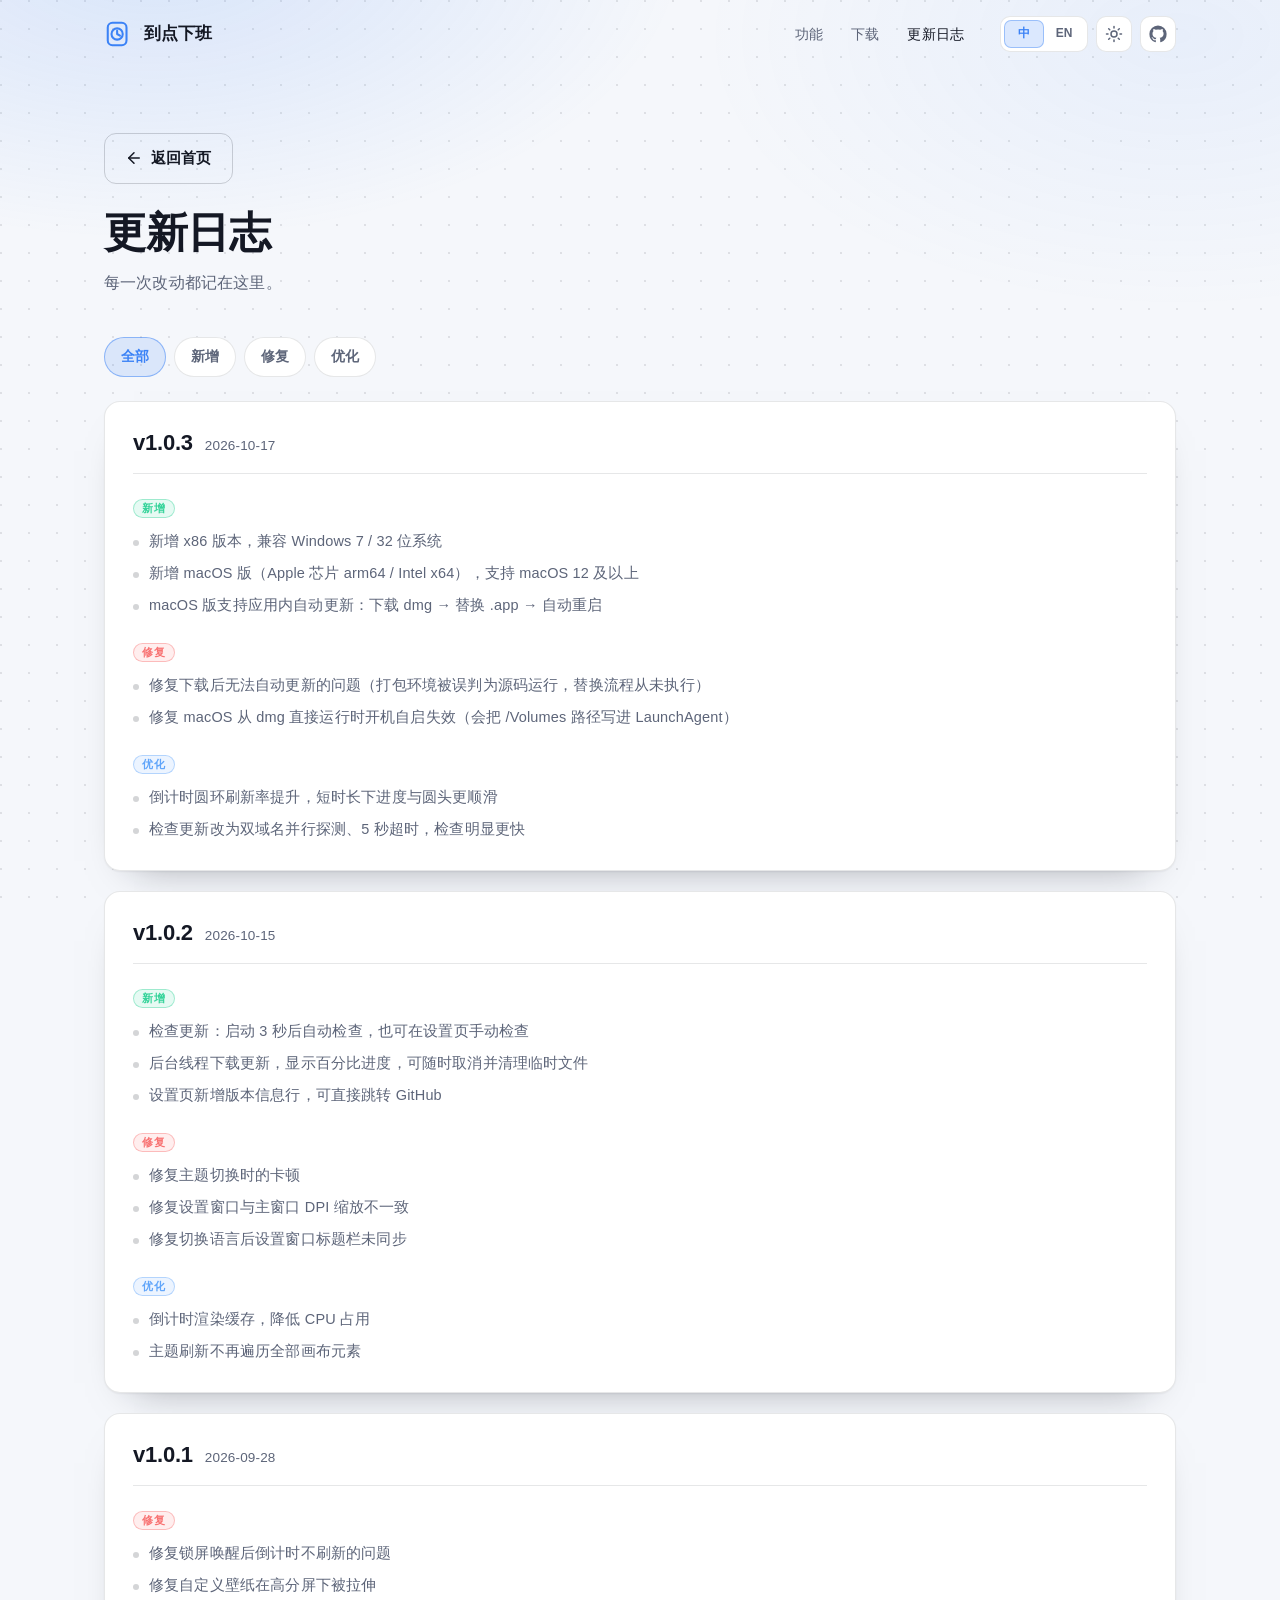
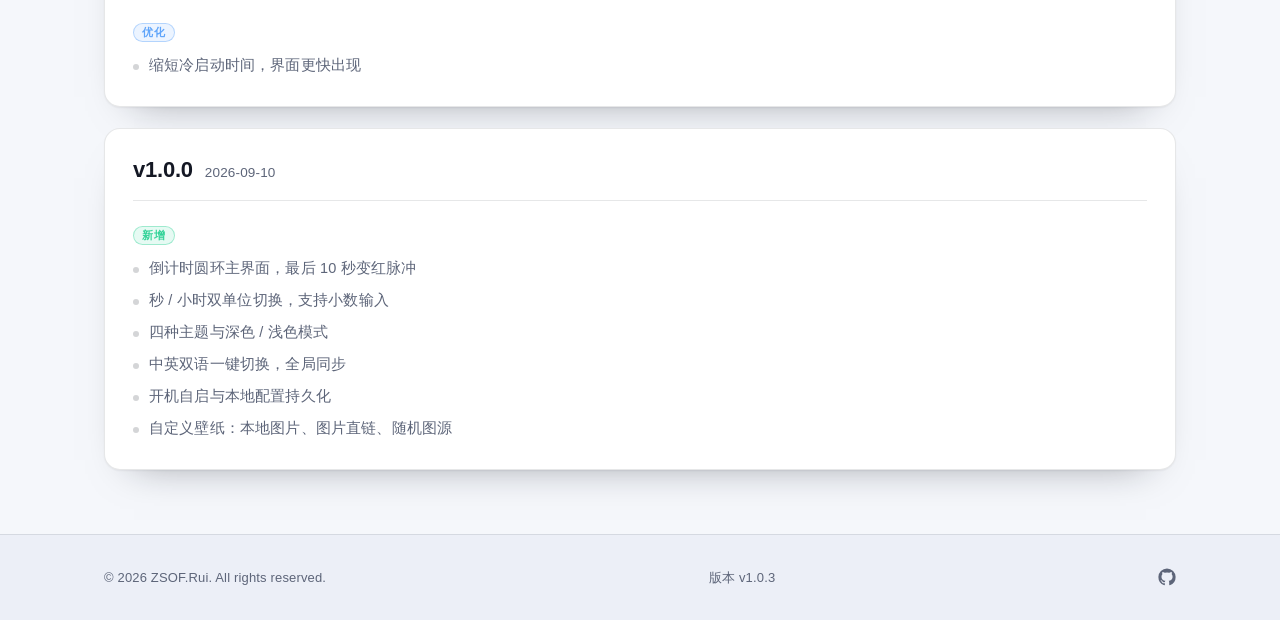
==== commit 020d4545: "Update Website support MacOS" ====
--- a/changelog/index.html
+++ b/changelog/index.html
@@ -113,26 +113,31 @@
       <article class="release-entry reveal" id="v1-0-3" data-entry>
         <div class="release-entry__head">
           <h2 class="release-entry__version">v1.0.3</h2>
-          <span class="release-entry__date">2026-10-15</span>
-        </div>
-
-                <section class="release-group release-group--new" data-group="new">
+          <span class="release-entry__date">2026-10-17</span>
+        </div>
+
+        <section class="release-group release-group--new" data-group="new">
           <h3 class="release-group__title"><span class="tag" data-i18n="cl.tag.new">新增</span></h3>
           <ul>
-            <li data-i18n="cl.v103.new.0">新增x86版本，便于在Windows7系统中运行</li>
+            <li data-i18n="cl.v103.new.0">新增 x86 版本，兼容 Windows 7 / 32 位系统</li>
+            <li data-i18n="cl.v103.new.1">新增 macOS 版（Apple 芯片 arm64 / Intel x64），支持 macOS 12 及以上</li>
+            <li data-i18n="cl.v103.new.2">macOS 版支持应用内自动更新：下载 dmg → 替换 .app → 自动重启</li>
           </ul>
         </section>
 
         <section class="release-group release-group--fix" data-group="fix">
           <h3 class="release-group__title"><span class="tag" data-i18n="cl.tag.fix">修复</span></h3>
           <ul>
-            <li data-i18n="cl.v103.fix.0">修复下载后无法自动更新的问题</li>
-          </ul>
-        </section>
-                <section class="release-group release-group--improve" data-group="improve">
+            <li data-i18n="cl.v103.fix.0">修复下载后无法自动更新的问题（打包环境被误判为源码运行，替换流程从未执行）</li>
+            <li data-i18n="cl.v103.fix.1">修复 macOS 从 dmg 直接运行时开机自启失效（会把 /Volumes 路径写进 LaunchAgent）</li>
+          </ul>
+        </section>
+
+        <section class="release-group release-group--improve" data-group="improve">
           <h3 class="release-group__title"><span class="tag" data-i18n="cl.tag.improve">优化</span></h3>
           <ul>
-            <li data-i18n="cl.v103.improve.0">修复倒计时圆环每 100ms 才刷新一次、时长较短时进度与圆头一跳一跳的问题</li>
+            <li data-i18n="cl.v103.improve.0">倒计时圆环刷新率提升，短时长下进度与圆头更顺滑</li>
+            <li data-i18n="cl.v103.improve.1">检查更新改为双域名并行探测、5 秒超时，检查明显更快</li>
           </ul>
         </section>
       </article>
@@ -223,7 +228,7 @@
   <div class="container">
     <div class="footer__bottom" style="border-top:0;padding-top:32px">
       <span>© 2026 ZSOF.Rui. All rights reserved.</span>
-      <span><span data-i18n="footer.version">版本</span> <span data-version>v1.0.2</span></span>
+      <span><span data-i18n="footer.version">版本</span> <span data-version>v1.0.3</span></span>
       <a class="footer__social" href="https://github.com/ZSOF-Rui/ShutdownTimer" target="_blank" rel="noopener" aria-label="GitHub" data-i18n-aria="nav.github">
         <svg viewBox="0 0 24 24" fill="currentColor" aria-hidden="true">
           <path d="M12 .5A11.5 11.5 0 0 0 .5 12a11.5 11.5 0 0 0 7.86 10.92c.58.1.79-.25.79-.55v-2.1c-3.2.7-3.88-1.4-3.88-1.4-.53-1.34-1.29-1.7-1.29-1.7-1.05-.72.08-.7.08-.7 1.16.08 1.77 1.2 1.77 1.2 1.03 1.77 2.7 1.26 3.36.96.1-.75.4-1.26.73-1.55-2.55-.29-5.24-1.28-5.24-5.7 0-1.26.45-2.29 1.19-3.1-.12-.29-.52-1.46.11-3.05 0 0 .97-.31 3.18 1.18a11 11 0 0 1 5.8 0c2.2-1.5 3.17-1.18 3.17-1.18.63 1.59.23 2.76.12 3.05.74.81 1.18 1.84 1.18 3.1 0 4.43-2.69 5.4-5.25 5.69.41.36.78 1.06.78 2.14v3.17c0 .3.2.66.8.55A11.5 11.5 0 0 0 23.5 12 11.5 11.5 0 0 0 12 .5Z"/>
